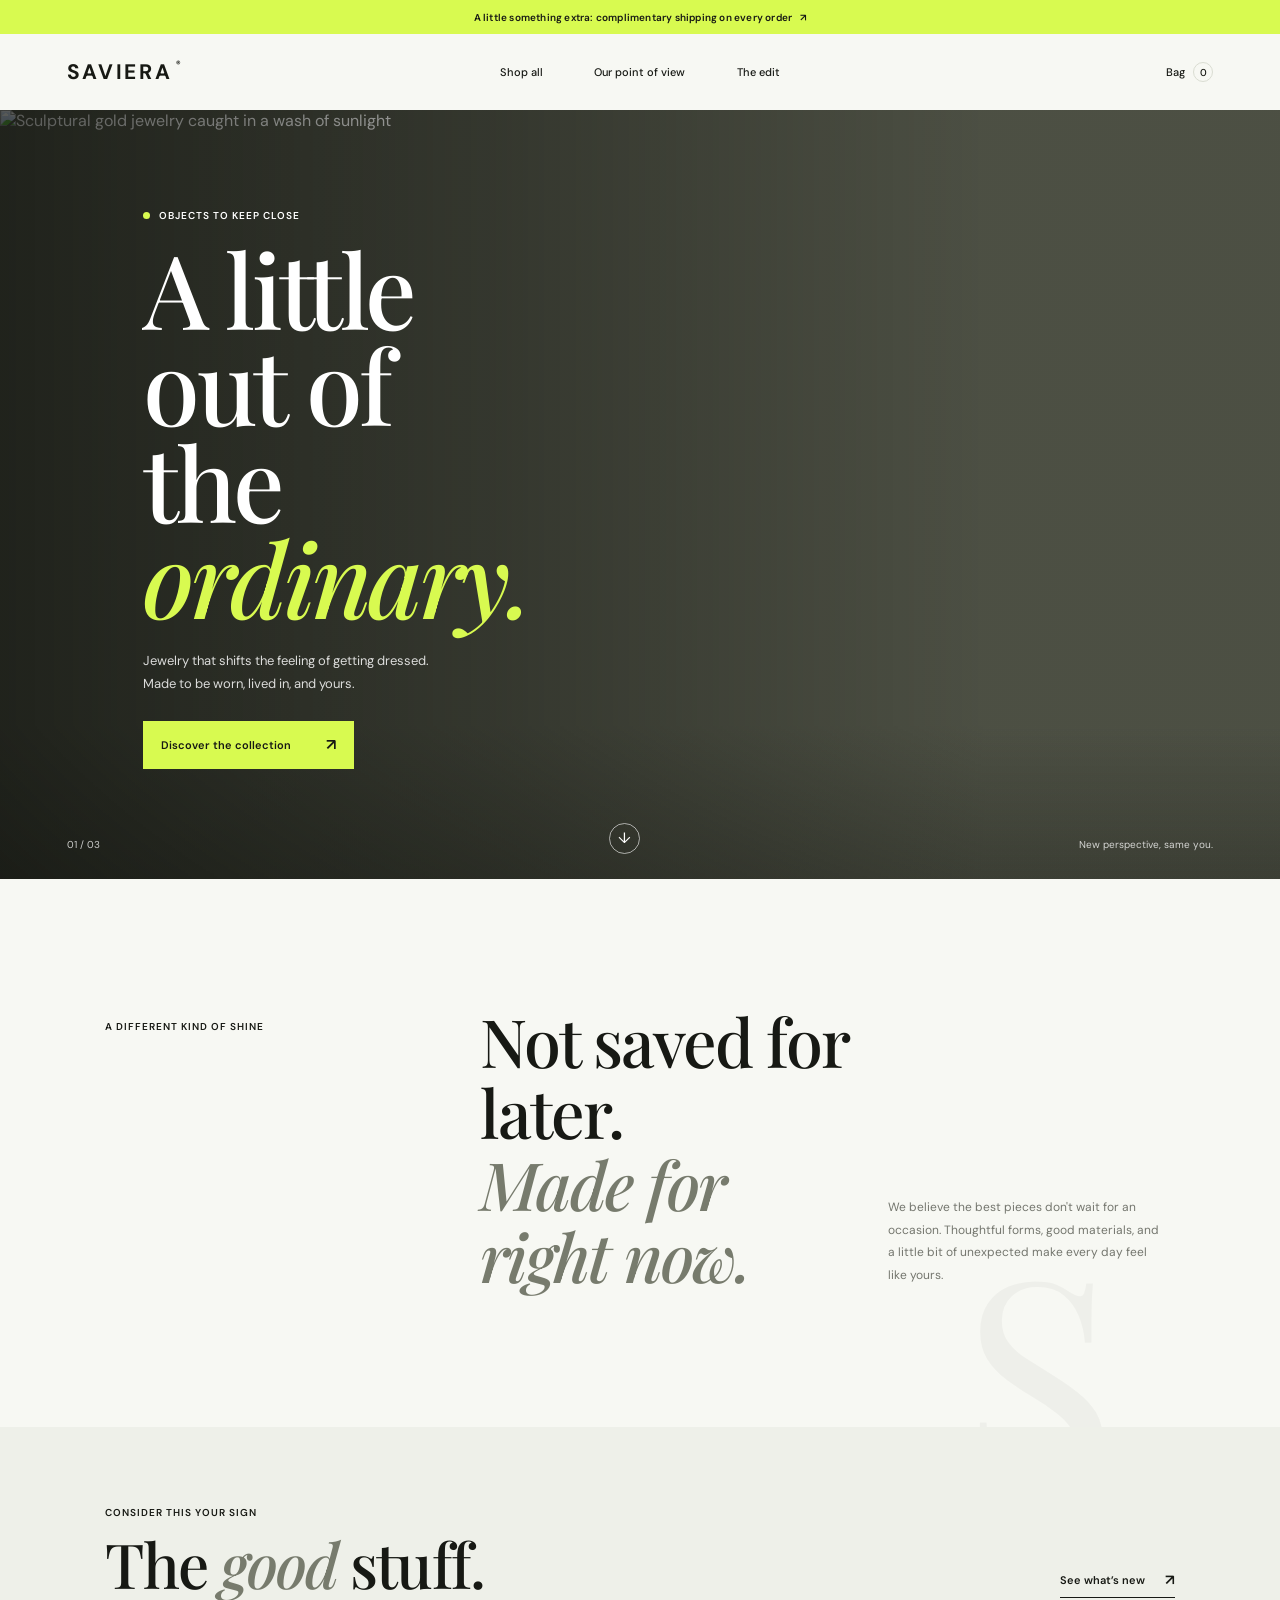
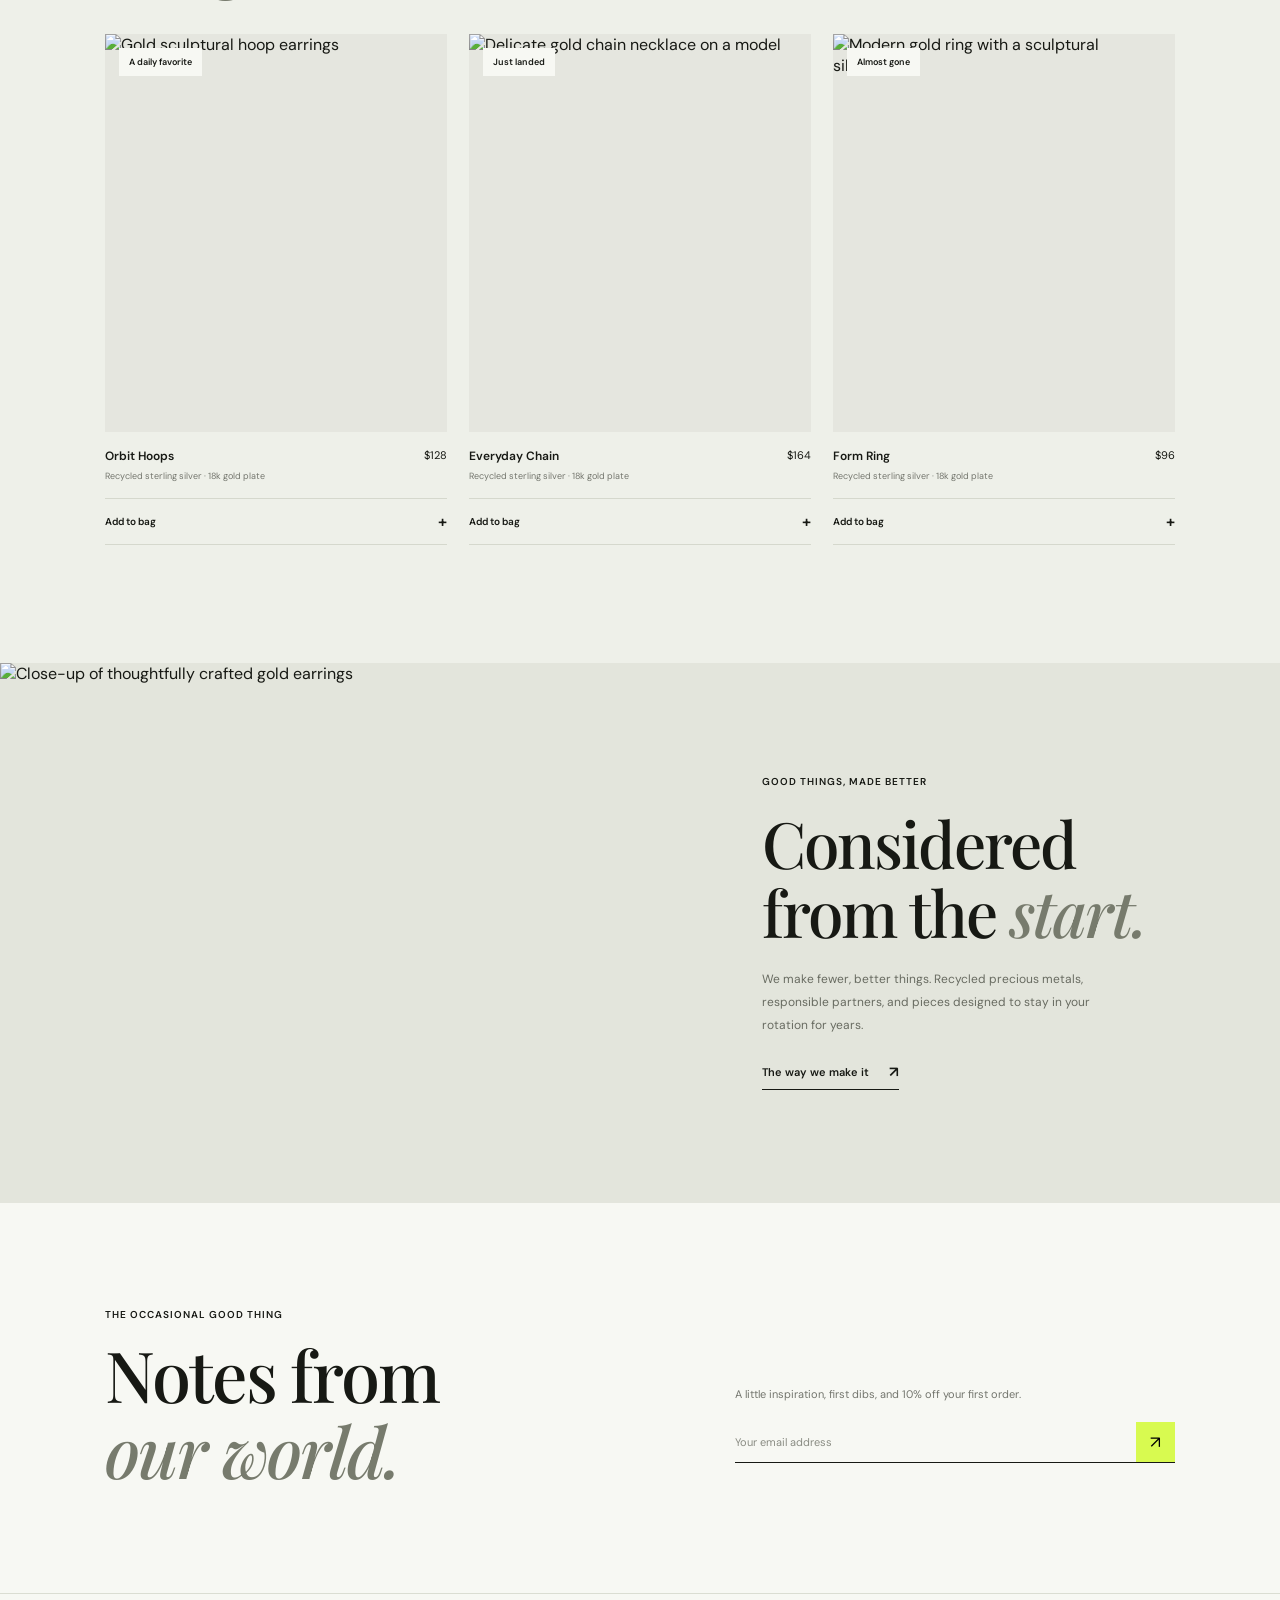
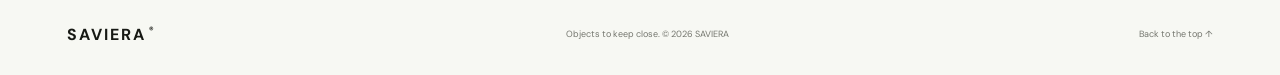
==== index.html @ b3ae8e61 "Add initial HTML, CSS, and JavaScript files for SAVIERA jewelry website" ====
<!DOCTYPE html>
<html lang="en">
<head>
  <meta charset="UTF-8">
  <meta name="viewport" content="width=device-width, initial-scale=1.0">
  <meta name="theme-color" content="#f7f8f3">
  <meta name="description" content="Meet SAVIERA: sculptural, considered jewelry made for the everyday extraordinary.">
  <title>SAVIERA — Jewelry, in a new light</title>
  <link rel="preconnect" href="https://fonts.googleapis.com">
  <link rel="preconnect" href="https://fonts.gstatic.com" crossorigin>
  <link href="https://fonts.googleapis.com/css2?family=DM+Sans:wght@400;500;600;700&family=Playfair+Display:ital,wght@0,500;0,600;1,500;1,600&display=swap" rel="stylesheet">
  <link rel="stylesheet" href="styles.css">
  <script src="script.js" defer></script>
</head>
<body>
  <div class="announcement">A little something extra: complimentary shipping on every order <span aria-hidden="true">↗</span></div>

  <header class="site-header">
    <a class="wordmark" href="#home" aria-label="SAVIERA home">SAVIERA<span>®</span></a>
    <button class="menu-toggle" type="button" aria-expanded="false" aria-controls="site-nav" aria-label="Open menu">
      <span></span><span></span>
    </button>
    <nav class="site-nav" id="site-nav" aria-label="Main navigation">
      <a href="#collection">Shop all</a>
      <a href="#story">Our point of view</a>
      <a href="#newsletter">The edit</a>
    </nav>
    <a class="bag-link" href="#collection" aria-label="Shopping bag, 0 items">Bag <span class="bag-count">0</span></a>
  </header>

  <main>
    <section class="hero" id="home" aria-labelledby="hero-title">
      <img class="hero-image" src="https://images.unsplash.com/photo-1611652022419-a9419f74343d?auto=format&fit=crop&w=2200&q=88" alt="Sculptural gold jewelry caught in a wash of sunlight">
      <div class="hero-shade"></div>
      <div class="hero-copy">
        <p class="eyebrow"><span class="eyebrow-dot"></span> Objects to keep close</p>
        <h1 id="hero-title">A little<br>out of the<br><em>ordinary.</em></h1>
        <p class="hero-description">Jewelry that shifts the feeling of getting dressed. Made to be worn, lived in, and yours.</p>
        <a class="button button-lime" href="#collection">Discover the collection <span aria-hidden="true">↗</span></a>
      </div>
      <div class="hero-caption"><span>01 / 03</span><span>New perspective, same you.</span></div>
      <a class="hero-scroll" href="#collection" aria-label="Scroll to the collection">↓</a>
    </section>

    <section class="intro section-wrap" id="story">
      <p class="eyebrow">A different kind of shine</p>
      <div class="intro-content">
        <h2>Not saved for later.<br><em>Made for right now.</em></h2>
        <p>We believe the best pieces don't wait for an occasion. Thoughtful forms, good materials, and a little bit of unexpected make every day feel like yours.</p>
      </div>
      <span class="intro-mark" aria-hidden="true">S.</span>
    </section>

    <section class="collection section-wrap" id="collection" aria-labelledby="collection-title">
      <div class="section-heading">
        <div>
          <p class="eyebrow">Consider this your sign</p>
          <h2 id="collection-title">The <em>good</em> stuff.</h2>
        </div>
        <a class="text-link" href="#newsletter">See what’s new <span aria-hidden="true">↗</span></a>
      </div>
      <div class="product-grid">
        <article class="product">
          <a class="product-image" href="#newsletter" aria-label="Discover the Orbit Hoops">
            <img src="https://images.unsplash.com/photo-1617038220319-276d3cfab638?auto=format&fit=crop&w=1000&q=85" alt="Gold sculptural hoop earrings">
            <span class="product-label">A daily favorite</span>
          </a>
          <div class="product-info"><div><h3>Orbit Hoops</h3><p>Recycled sterling silver · 18k gold plate</p></div><span>$128</span></div>
          <button class="add-button" type="button" data-product="Orbit Hoops">Add to bag <span aria-hidden="true">+</span></button>
        </article>
        <article class="product">
          <a class="product-image" href="#newsletter" aria-label="Discover the Everyday Chain">
            <img src="https://images.unsplash.com/photo-1611591437281-460bfbe1220a?auto=format&fit=crop&w=1000&q=85" alt="Delicate gold chain necklace on a model">
            <span class="product-label">Just landed</span>
          </a>
          <div class="product-info"><div><h3>Everyday Chain</h3><p>Recycled sterling silver · 18k gold plate</p></div><span>$164</span></div>
          <button class="add-button" type="button" data-product="Everyday Chain">Add to bag <span aria-hidden="true">+</span></button>
        </article>
        <article class="product">
          <a class="product-image" href="#newsletter" aria-label="Discover the Form Ring">
            <img src="https://images.unsplash.com/photo-1605100804763-247f67b3557e?auto=format&fit=crop&w=1000&q=85" alt="Modern gold ring with a sculptural silhouette">
            <span class="product-label">Almost gone</span>
          </a>
          <div class="product-info"><div><h3>Form Ring</h3><p>Recycled sterling silver · 18k gold plate</p></div><span>$96</span></div>
          <button class="add-button" type="button" data-product="Form Ring">Add to bag <span aria-hidden="true">+</span></button>
        </article>
      </div>
    </section>

    <section class="manifesto" aria-label="Made with intention">
      <div class="manifesto-image-wrap"><img src="https://images.unsplash.com/photo-1535632066927-ab7c9ab60908?auto=format&fit=crop&w=1400&q=85" alt="Close-up of thoughtfully crafted gold earrings"></div>
      <div class="manifesto-copy"><p class="eyebrow">Good things, made better</p><h2>Considered<br>from the <em>start.</em></h2><p>We make fewer, better things. Recycled precious metals, responsible partners, and pieces designed to stay in your rotation for years.</p><a class="text-link" href="#newsletter">The way we make it <span aria-hidden="true">↗</span></a></div>
    </section>

    <section class="newsletter section-wrap" id="newsletter">
      <div><p class="eyebrow">The occasional good thing</p><h2>Notes from<br><em>our world.</em></h2></div>
      <form class="newsletter-form">
        <label for="email">A little inspiration, first dibs, and 10% off your first order.</label>
        <div class="input-row"><input id="email" name="email" type="email" placeholder="Your email address" autocomplete="email" required><button type="submit" aria-label="Subscribe to the newsletter">↗</button></div>
        <p class="form-message" aria-live="polite"></p>
      </form>
    </section>
  </main>

  <footer class="site-footer"><a class="wordmark" href="#home">SAVIERA<span>®</span></a><p>Objects to keep close. © 2026 SAVIERA</p><a href="#home">Back to the top ↑</a></footer>
  <div class="toast" role="status" aria-live="polite"></div>
</body>
</html>
---- styles.css ----
:root {
  color-scheme: light;
  --paper: #f7f8f3;
  --ink: #171914;
  --muted: #74766e;
  --line: #daddd2;
  --lime: #d8fa50;
  --serif: 'Playfair Display', Georgia, serif;
  --sans: 'DM Sans', sans-serif;
}

* { box-sizing: border-box; }
html { scroll-behavior: smooth; }
body { margin: 0; background: var(--paper); color: var(--ink); font-family: var(--sans); -webkit-font-smoothing: antialiased; }
a { color: inherit; text-decoration: none; }
button, input { font: inherit; }
button, a { -webkit-tap-highlight-color: transparent; }
img { display: block; width: 100%; }

.announcement { display: flex; min-height: 34px; justify-content: center; align-items: center; gap: 8px; padding: 6px 16px; background: var(--lime); font-size: 10px; font-weight: 600; letter-spacing: .02em; text-align: center; }
.site-header { position: relative; z-index: 5; display: grid; grid-template-columns: 1fr 2fr 1fr; align-items: center; min-height: 76px; padding: 0 5.2%; background: var(--paper); }
.wordmark { width: fit-content; font-size: 21px; font-weight: 700; letter-spacing: .13em; }
.wordmark span { margin-left: 3px; font-size: 9px; vertical-align: top; }
.site-nav { display: flex; justify-content: center; gap: clamp(24px, 4vw, 62px); }
.site-nav a, .bag-link { font-size: 11px; font-weight: 500; }
.site-nav a, .text-link, .site-footer a { transition: opacity .2s ease; }
.site-nav a:hover, .text-link:hover, .site-footer a:hover { opacity: .55; }
.bag-link { justify-self: end; }
.bag-count { display: inline-grid; width: 20px; height: 20px; margin-left: 5px; place-items: center; border: 1px solid var(--line); border-radius: 50%; font-size: 10px; }
.menu-toggle { display: none; }

.hero { position: relative; min-height: min(720px, calc(100svh - 110px)); min-height: max(590px, min(760px, calc(100svh - 110px))); overflow: hidden; background: #4e5145; color: #fff; }
.hero-image, .hero-shade { position: absolute; inset: 0; width: 100%; height: 100%; }
.hero-image { object-fit: cover; object-position: center 47%; animation: image-arrive 1.1s ease-out both; }
.hero-shade { background: linear-gradient(90deg, rgba(12, 14, 10, .69) 0%, rgba(12, 14, 10, .38) 39%, rgba(12, 14, 10, .02) 77%), linear-gradient(0deg, rgba(12, 14, 10, .26), transparent 20%); }
.hero-copy { position: relative; z-index: 1; width: min(510px, 55%); padding: clamp(75px, 11vh, 130px) 0 110px 11.2%; animation: copy-arrive .8s .12s both; }
.eyebrow { margin: 0 0 18px; font-size: 10px; font-weight: 600; letter-spacing: .1em; text-transform: uppercase; }
.hero .eyebrow { display: flex; align-items: center; gap: 9px; }
.eyebrow-dot { width: 7px; height: 7px; border-radius: 50%; background: var(--lime); }
h1, h2, h3, p { margin-top: 0; }
.hero h1 { margin: 0; font-family: var(--serif); font-size: clamp(58px, 8vw, 112px); font-weight: 500; line-height: .94; letter-spacing: -.035em; }
h1 em, h2 em { font-weight: 500; }
.hero h1 em { color: var(--lime); }
.hero-description { max-width: 310px; margin: 25px 0 25px; color: rgba(255,255,255,.83); font-size: 13px; line-height: 1.75; }
.button { display: inline-flex; align-items: center; gap: 35px; min-height: 48px; padding: 0 18px; color: var(--ink); font-size: 11px; font-weight: 600; transition: transform .2s ease, background .2s ease; }
.button:hover { transform: translateY(-2px); background: #e8ff87; }
.button-lime { background: var(--lime); }
.button span { font-size: 16px; }
.hero-caption { position: absolute; z-index: 1; right: 5.2%; bottom: 28px; left: 5.2%; display: flex; justify-content: space-between; color: rgba(255,255,255,.78); font-size: 10px; }
.hero-scroll { position: absolute; z-index: 1; right: 50%; bottom: 25px; display: grid; width: 31px; height: 31px; place-items: center; border: 1px solid rgba(255,255,255,.6); border-radius: 50%; font-size: 15px; transition: transform .2s ease; }
.hero-scroll:hover { transform: translateY(4px); }

.section-wrap { padding-right: 8.2%; padding-left: 8.2%; }
.intro { position: relative; display: grid; grid-template-columns: 1fr 2fr; gap: 28px; align-items: start; padding-top: 126px; padding-bottom: 135px; overflow: hidden; }
.intro > .eyebrow { padding-top: 15px; }
.intro-content { display: grid; grid-template-columns: 1.3fr 1fr; gap: 34px; align-items: end; }
.intro h2, .section-heading h2, .manifesto h2, .newsletter h2 { margin: 0; font-family: var(--serif); font-size: clamp(40px, 5.2vw, 68px); font-weight: 500; line-height: 1.08; letter-spacing: -.03em; }
.intro h2 em, .section-heading h2 em, .manifesto h2 em, .newsletter h2 em { color: #777b6d; }
.intro-content > p { max-width: 275px; margin: 0 0 5px; color: var(--muted); font-size: 12px; line-height: 1.9; }
.intro-mark { position: absolute; right: 7%; bottom: -88px; color: rgba(23,25,20,.035); font-family: var(--serif); font-size: 290px; line-height: 1; }

.collection { padding-top: 79px; padding-bottom: 118px; background: #eef0e9; }
.section-heading { display: flex; justify-content: space-between; align-items: end; margin-bottom: 36px; }
.section-heading .eyebrow { margin-bottom: 12px; }
.section-heading h2 { font-size: clamp(40px, 5vw, 62px); }
.text-link { display: inline-flex; align-items: center; gap: 20px; padding-bottom: 7px; border-bottom: 1px solid var(--ink); font-size: 11px; font-weight: 600; }
.text-link span { font-size: 15px; }
.product-grid { display: grid; grid-template-columns: repeat(3, minmax(0, 1fr)); gap: 22px; }
.product-image { position: relative; display: block; overflow: hidden; aspect-ratio: 4 / 4.65; background: #e5e6df; }
.product-image img { height: 100%; object-fit: cover; transition: transform .65s cubic-bezier(.2,.7,.2,1); }
.product-image:hover img { transform: scale(1.045); }
.product-label { position: absolute; top: 14px; left: 14px; padding: 8px 10px; background: var(--paper); font-size: 9px; font-weight: 600; }
.product-info { display: flex; justify-content: space-between; gap: 10px; padding-top: 16px; font-size: 11px; }
.product-info h3 { margin: 0 0 6px; font-size: 12px; font-weight: 600; }
.product-info p { margin: 0; color: var(--muted); font-size: 9px; }
.product-info > span { flex: 0 0 auto; }
.add-button { display: flex; width: 100%; justify-content: space-between; align-items: center; margin-top: 16px; padding: 12px 0; border: 0; border-top: 1px solid #d5d8cd; border-bottom: 1px solid #d5d8cd; background: transparent; color: var(--ink); text-align: left; font-size: 10px; font-weight: 600; cursor: pointer; transition: padding .2s ease, background .2s ease; }
.add-button span { font-size: 16px; }
.add-button:hover { padding-right: 10px; padding-left: 10px; background: var(--lime); }

.manifesto { display: grid; grid-template-columns: 1.02fr 1fr; min-height: 540px; background: #e3e5dc; }
.manifesto-image-wrap { min-height: 450px; overflow: hidden; }
.manifesto-image-wrap img { height: 100%; object-fit: cover; }
.manifesto-copy { display: flex; flex-direction: column; justify-content: center; align-items: flex-start; padding: 70px clamp(42px, 9vw, 130px); }
.manifesto-copy .eyebrow { margin-bottom: 20px; }
.manifesto h2 { margin-bottom: 22px; font-size: clamp(44px, 5vw, 66px); }
.manifesto-copy > p:not(.eyebrow) { max-width: 330px; margin-bottom: 25px; color: #686b61; font-size: 12px; line-height: 1.9; }

.newsletter { display: grid; grid-template-columns: 1fr 1fr; gap: 30px; align-items: end; padding-top: 105px; padding-bottom: 105px; }
.newsletter .eyebrow { margin-bottom: 15px; }
.newsletter h2 { font-size: clamp(44px, 5.5vw, 72px); }
.newsletter-form { max-width: 440px; justify-self: end; width: 100%; }
.newsletter-form label { display: block; margin-bottom: 18px; color: var(--muted); font-size: 11px; line-height: 1.7; }
.input-row { display: flex; border-bottom: 1px solid var(--ink); }
.input-row input { width: 100%; min-width: 0; padding: 13px 0; border: 0; outline: none; background: transparent; color: var(--ink); font-size: 11px; }
.input-row input::placeholder { color: #8a8c83; }
.input-row button { width: 42px; border: 0; background: var(--lime); font-size: 17px; cursor: pointer; transition: background .2s ease; }
.input-row button:hover { background: #e8ff87; }
.form-message { min-height: 16px; margin: 9px 0 0; color: #4e6420; font-size: 10px; }
.site-footer { display: flex; justify-content: space-between; align-items: center; min-height: 82px; padding: 16px 5.2%; border-top: 1px solid var(--line); }
.site-footer .wordmark { font-size: 16px; }
.site-footer p, .site-footer > a:last-child { margin: 0; color: var(--muted); font-size: 9px; }
.toast { position: fixed; z-index: 10; right: 24px; bottom: 24px; padding: 13px 18px; background: var(--ink); color: white; font-size: 11px; opacity: 0; transform: translateY(8px); pointer-events: none; transition: opacity .2s ease, transform .2s ease; }
.toast.is-visible { opacity: 1; transform: translateY(0); }

@keyframes copy-arrive { from { opacity: 0; transform: translateY(16px); } to { opacity: 1; transform: translateY(0); } }
@keyframes image-arrive { from { transform: scale(1.025); } to { transform: scale(1); } }

@media (min-width: 1500px) { .hero-copy { padding-left: max(11.2%, calc((100vw - 1300px) / 2)); } }
@media (max-width: 800px) {
  .site-header { grid-template-columns: 1fr 1fr 1fr; min-height: 66px; padding: 0 5%; }
  .wordmark { font-size: 18px; }
  .menu-toggle { display: flex; grid-column: 1; grid-row: 1; width: 34px; height: 34px; flex-direction: column; justify-content: center; gap: 5px; padding: 6px; border: 0; background: transparent; cursor: pointer; }
  .menu-toggle span { width: 19px; height: 1px; background: var(--ink); }
  .site-header > .wordmark { grid-column: 2; grid-row: 1; justify-self: center; }
  .site-nav { position: absolute; top: 100%; right: 0; left: 0; display: none; flex-direction: column; gap: 0; padding: 8px 5% 15px; border-top: 1px solid var(--line); background: var(--paper); }
  .site-nav.is-open { display: flex; }
  .site-nav a { padding: 14px 0; border-bottom: 1px solid var(--line); }
  .bag-link { grid-column: 3; grid-row: 1; }
  .hero { min-height: max(610px, calc(100svh - 100px)); }
  .hero-image { object-position: 56% center; }
  .hero-shade { background: linear-gradient(90deg, rgba(12,14,10,.7), rgba(12,14,10,.28) 72%, rgba(12,14,10,.08)), linear-gradient(0deg, rgba(12,14,10,.25), transparent 20%); }
  .hero-copy { width: 74%; padding: 105px 0 100px 8%; }
  .intro { grid-template-columns: 1fr; gap: 23px; padding: 85px 8% 95px; }
  .intro > .eyebrow { padding: 0; }
  .intro-content { grid-template-columns: 1.1fr .9fr; gap: 22px; }
  .collection { padding: 70px 6% 86px; }
  .product-grid { gap: 14px; }
  .product-info { flex-wrap: wrap; }
  .product-info p { max-width: 180px; line-height: 1.5; }
  .manifesto { min-height: 430px; }
  .manifesto-copy { padding: 50px 8%; }
  .manifesto-image-wrap { min-height: 430px; }
  .newsletter { padding: 80px 8%; }
}
@media (max-width: 560px) {
  .announcement { min-height: 32px; font-size: 9px; }
  .hero { min-height: 690px; min-height: max(690px, calc(100svh - 98px)); }
  .hero-image { object-position: 61% center; }
  .hero-shade { background: linear-gradient(90deg, rgba(12,14,10,.68), rgba(12,14,10,.22)), linear-gradient(0deg, rgba(12,14,10,.3), transparent 28%); }
  .hero-copy { width: 94%; padding: 105px 6% 110px 7%; }
  .hero h1 { font-size: clamp(66px, 15vw, 88px); }
  .hero-caption { right: 6%; left: 6%; font-size: 9px; }
  .hero-scroll { display: none; }
  .intro { padding-top: 76px; padding-bottom: 85px; }
  .intro-content { grid-template-columns: 1fr; gap: 20px; }
  .intro-content > p { max-width: 330px; }
  .intro h2, .section-heading h2 { font-size: 47px; }
  .collection { padding: 62px 6% 76px; }
  .section-heading { align-items: end; gap: 15px; margin-bottom: 24px; }
  .section-heading .text-link { gap: 7px; white-space: nowrap; font-size: 9px; }
  .product-grid { grid-template-columns: 1fr 1fr; gap: 28px 12px; }
  .product:last-child { display: none; }
  .product-image { aspect-ratio: 4 / 4.8; }
  .product-label { top: 8px; left: 8px; padding: 7px; font-size: 8px; }
  .product-info { gap: 4px; padding-top: 12px; font-size: 10px; }
  .product-info h3 { font-size: 11px; }
  .product-info p { font-size: 8px; }
  .add-button { margin-top: 12px; }
  .manifesto { grid-template-columns: 1fr; }
  .manifesto-image-wrap { min-height: 0; aspect-ratio: 1 / .83; }
  .manifesto-copy { padding: 54px 8% 64px; }
  .manifesto h2 { font-size: 54px; }
  .newsletter { grid-template-columns: 1fr; gap: 35px; padding-top: 70px; padding-bottom: 74px; }
  .newsletter-form { justify-self: stretch; }
  .site-footer { min-height: 76px; flex-wrap: wrap; gap: 12px; padding: 16px 6%; }
  .site-footer .wordmark { font-size: 14px; }
  .site-footer p { order: 1; width: 100%; }
  .site-footer > a:last-child { margin-left: auto; }
}

@media (prefers-reduced-motion: reduce) {
  *, *::before, *::after { scroll-behavior: auto !important; animation-duration: .01ms !important; animation-iteration-count: 1 !important; transition-duration: .01ms !important; }
}
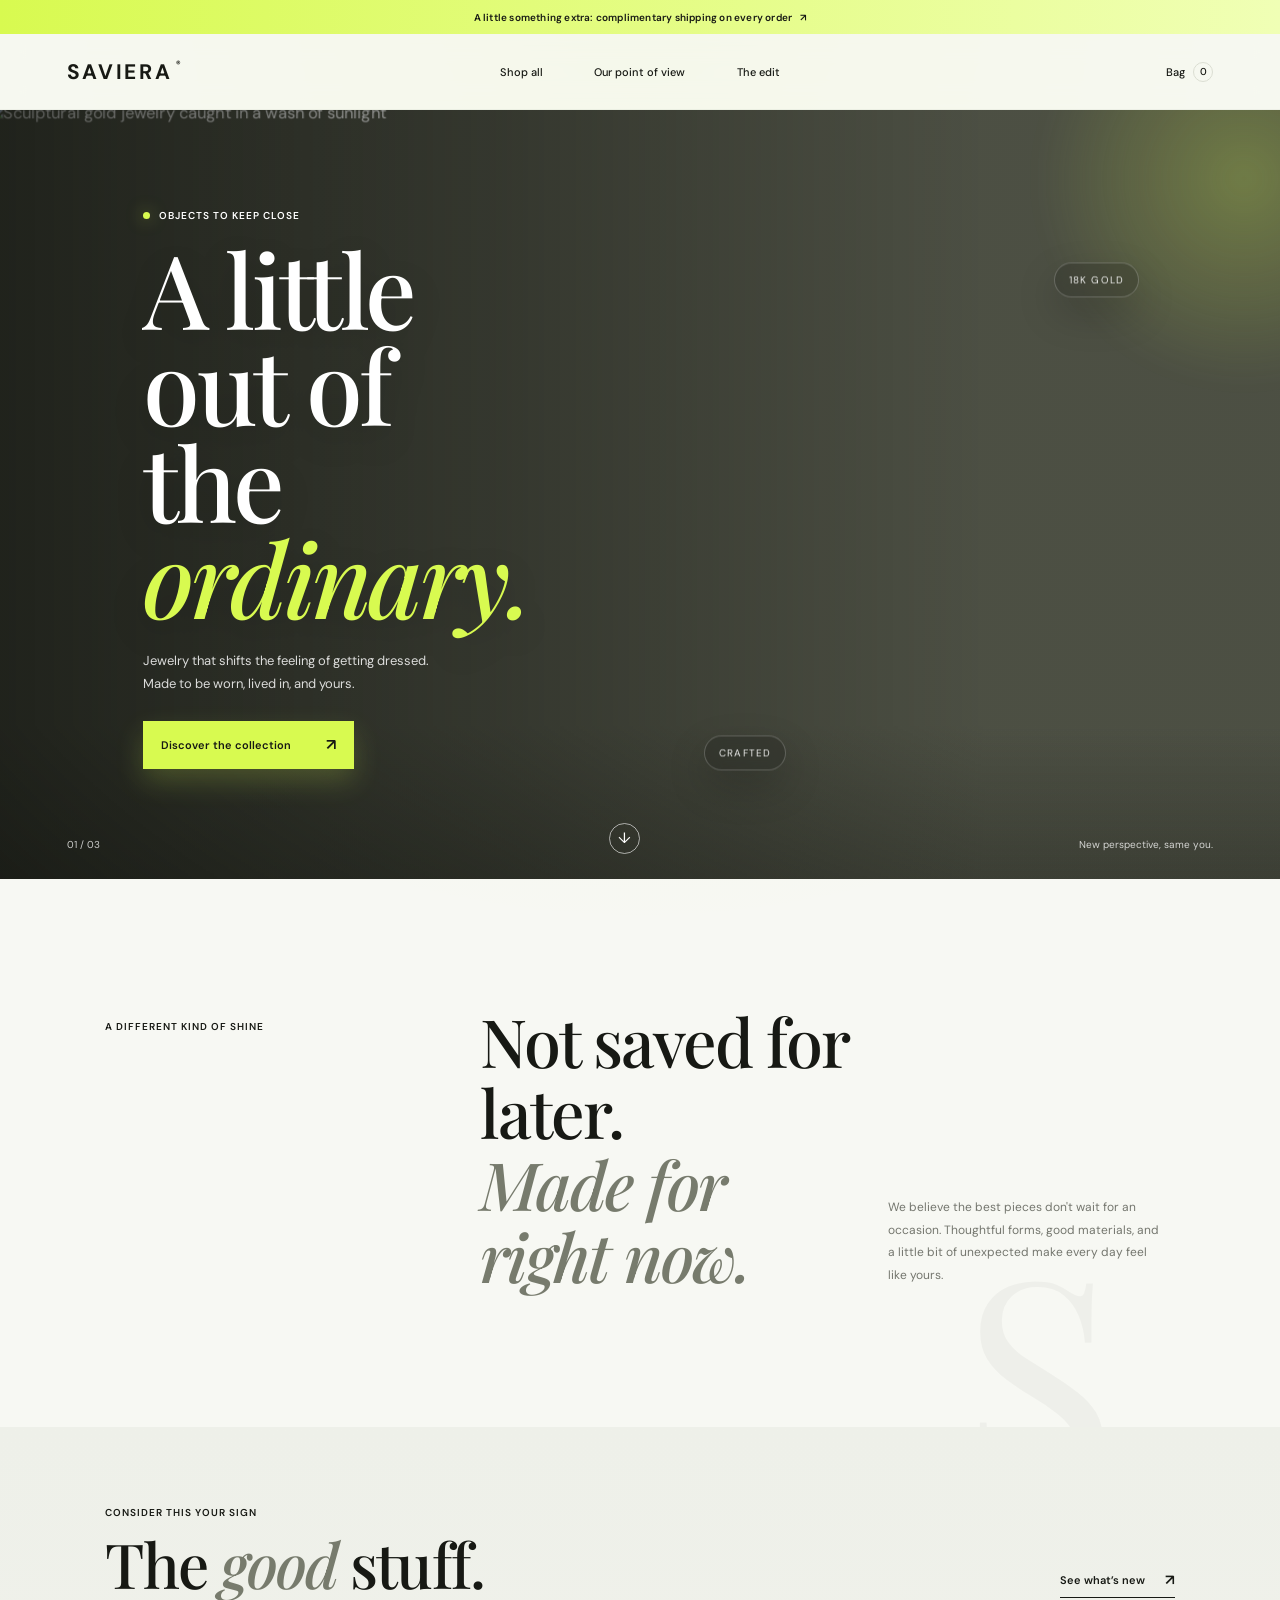
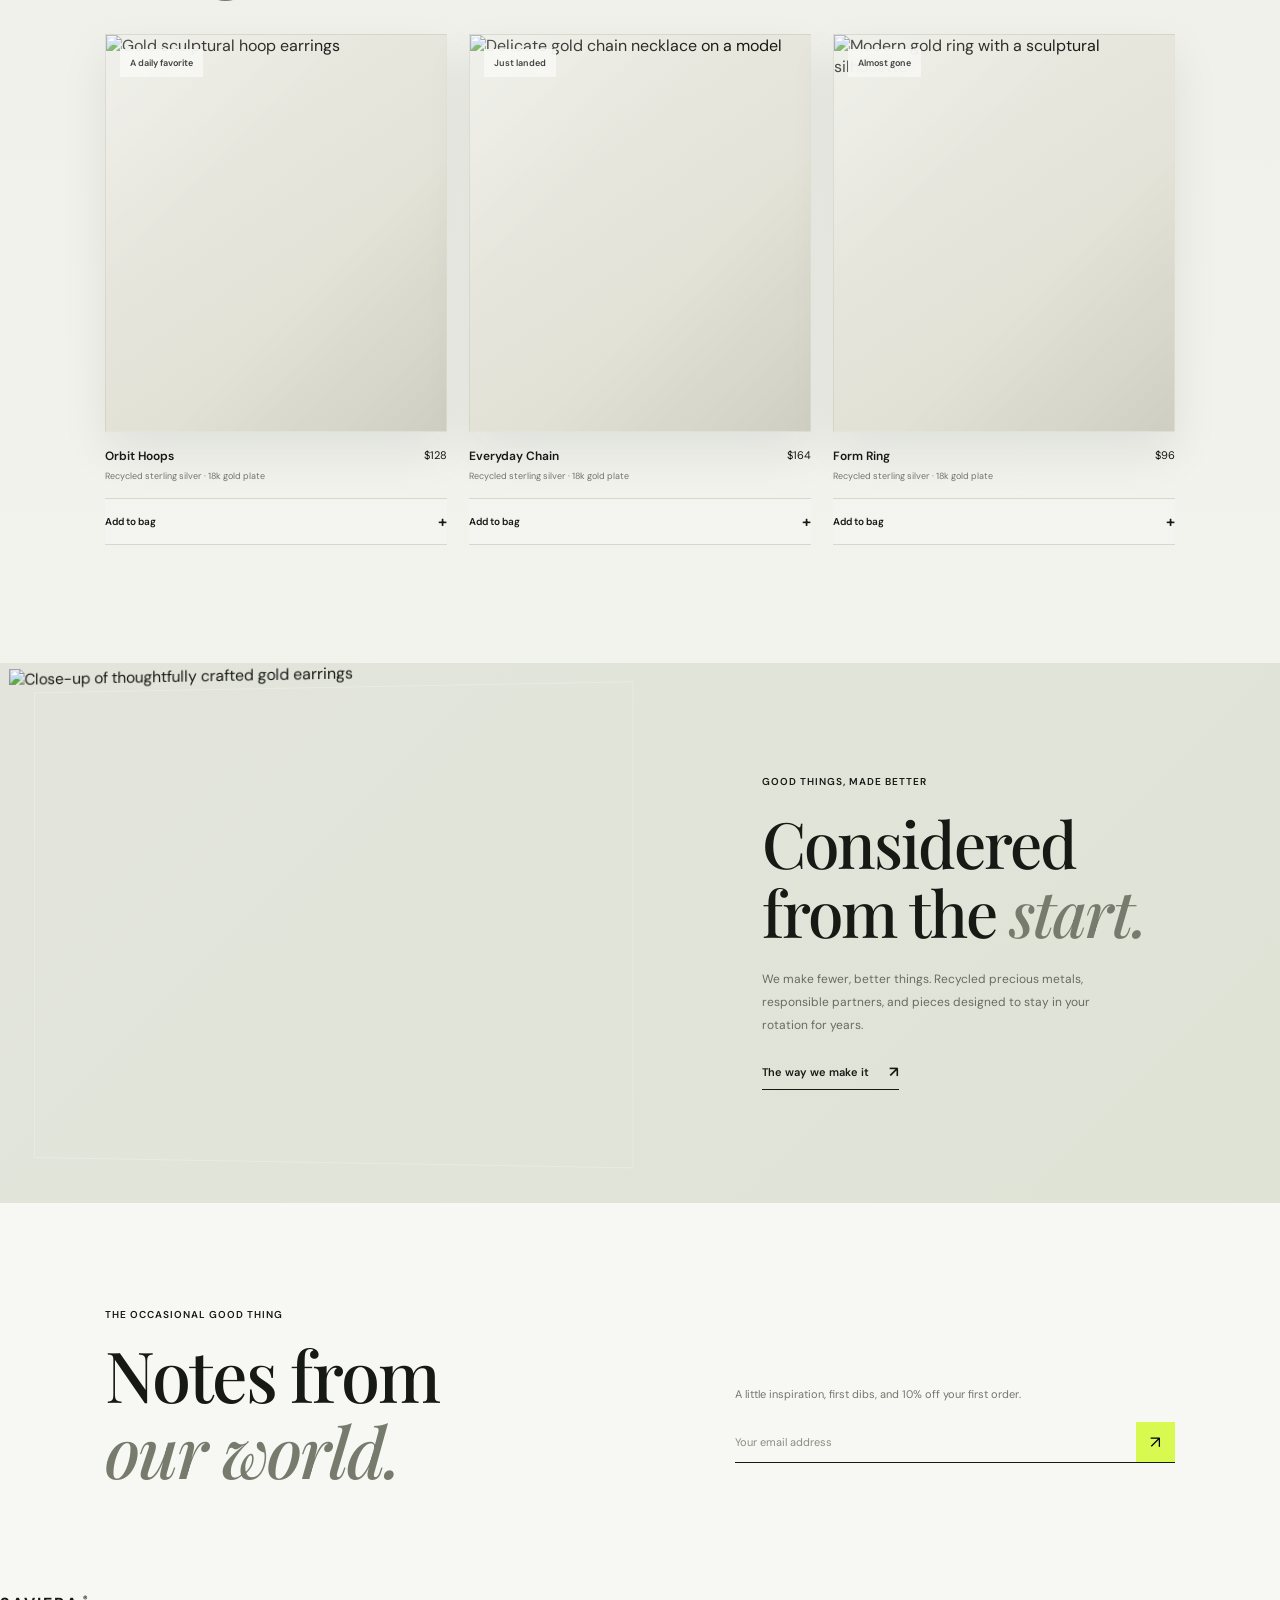
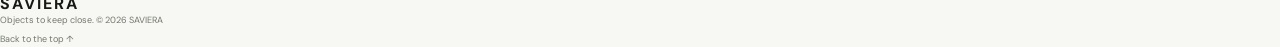
==== commit 9487ae51: "Enhance hero section with floating cards and improved scroll effects; update styles for better visua" ====
--- a/index.html
+++ b/index.html
@@ -32,6 +32,10 @@
     <section class="hero" id="home" aria-labelledby="hero-title">
       <img class="hero-image" src="https://images.unsplash.com/photo-1611652022419-a9419f74343d?auto=format&fit=crop&w=2200&q=88" alt="Sculptural gold jewelry caught in a wash of sunlight">
       <div class="hero-shade"></div>
+      <div class="hero-visual" aria-hidden="true">
+        <span class="floating-card card-one">18k gold</span>
+        <span class="floating-card card-two">crafted</span>
+      </div>
       <div class="hero-copy">
         <p class="eyebrow"><span class="eyebrow-dot"></span> Objects to keep close</p>
         <h1 id="hero-title">A little<br>out of the<br><em>ordinary.</em></h1>
--- a/styles.css
+++ b/styles.css
@@ -5,20 +5,44 @@
   --muted: #74766e;
   --line: #daddd2;
   --lime: #d8fa50;
+  --soft-lime: #eef9b3;
+  --shadow: rgba(23, 25, 20, 0.12);
+  --glow: rgba(216, 250, 80, 0.52);
   --serif: 'Playfair Display', Georgia, serif;
   --sans: 'DM Sans', sans-serif;
 }
 
 * { box-sizing: border-box; }
 html { scroll-behavior: smooth; }
-body { margin: 0; background: var(--paper); color: var(--ink); font-family: var(--sans); -webkit-font-smoothing: antialiased; }
+body {
+  margin: 0;
+  overflow-x: hidden;
+  background:
+    radial-gradient(circle at top, rgba(216, 250, 80, 0.16), transparent 28%),
+    var(--paper);
+  color: var(--ink);
+  font-family: var(--sans);
+  -webkit-font-smoothing: antialiased;
+}
 a { color: inherit; text-decoration: none; }
 button, input { font: inherit; }
 button, a { -webkit-tap-highlight-color: transparent; }
 img { display: block; width: 100%; }
 
-.announcement { display: flex; min-height: 34px; justify-content: center; align-items: center; gap: 8px; padding: 6px 16px; background: var(--lime); font-size: 10px; font-weight: 600; letter-spacing: .02em; text-align: center; }
-.site-header { position: relative; z-index: 5; display: grid; grid-template-columns: 1fr 2fr 1fr; align-items: center; min-height: 76px; padding: 0 5.2%; background: var(--paper); }
+.announcement { display: flex; min-height: 34px; justify-content: center; align-items: center; gap: 8px; padding: 6px 16px; background: linear-gradient(90deg, var(--lime) 0%, #f0ffb5 100%); font-size: 10px; font-weight: 600; letter-spacing: .02em; text-align: center; }
+.site-header {
+  position: sticky;
+  top: 0;
+  z-index: 20;
+  display: grid;
+  grid-template-columns: 1fr 2fr 1fr;
+  align-items: center;
+  min-height: 76px;
+  padding: 0 5.2%;
+  background: rgba(247, 248, 243, 0.7);
+  backdrop-filter: blur(12px);
+  border-bottom: 1px solid rgba(23, 25, 20, 0.04);
+}
 .wordmark { width: fit-content; font-size: 21px; font-weight: 700; letter-spacing: .13em; }
 .wordmark span { margin-left: 3px; font-size: 9px; vertical-align: top; }
 .site-nav { display: flex; justify-content: center; gap: clamp(24px, 4vw, 62px); }
@@ -29,26 +53,117 @@
 .bag-count { display: inline-grid; width: 20px; height: 20px; margin-left: 5px; place-items: center; border: 1px solid var(--line); border-radius: 50%; font-size: 10px; }
 .menu-toggle { display: none; }
 
-.hero { position: relative; min-height: min(720px, calc(100svh - 110px)); min-height: max(590px, min(760px, calc(100svh - 110px))); overflow: hidden; background: #4e5145; color: #fff; }
-.hero-image, .hero-shade { position: absolute; inset: 0; width: 100%; height: 100%; }
-.hero-image { object-fit: cover; object-position: center 47%; animation: image-arrive 1.1s ease-out both; }
-.hero-shade { background: linear-gradient(90deg, rgba(12, 14, 10, .69) 0%, rgba(12, 14, 10, .38) 39%, rgba(12, 14, 10, .02) 77%), linear-gradient(0deg, rgba(12, 14, 10, .26), transparent 20%); }
-.hero-copy { position: relative; z-index: 1; width: min(510px, 55%); padding: clamp(75px, 11vh, 130px) 0 110px 11.2%; animation: copy-arrive .8s .12s both; }
+.hero {
+  position: relative;
+  min-height: min(720px, calc(100svh - 110px));
+  min-height: max(590px, min(760px, calc(100svh - 110px)));
+  overflow: hidden;
+  background: #4e5145;
+  color: #fff;
+  isolation: isolate;
+  perspective: 1800px;
+}
+.hero::before {
+  content: "";
+  position: absolute;
+  inset: -18% -12% auto auto;
+  width: 35vw;
+  height: 35vw;
+  background: radial-gradient(circle, rgba(216, 250, 80, 0.28), transparent 62%);
+  filter: blur(10px);
+  transform: translate3d(0, 0, 100px);
+  animation: pulseGlow 8s ease-in-out infinite alternate;
+}
+.hero-image, .hero-shade, .hero-visual { position: absolute; inset: 0; width: 100%; height: 100%; }
+.hero-image {
+  object-fit: cover;
+  object-position: center 47%;
+  transform: scale(1.06);
+  animation: image-arrive 1.1s ease-out both;
+}
+.hero-shade {
+  background: linear-gradient(90deg, rgba(12, 14, 10, .69) 0%, rgba(12, 14, 10, .38) 39%, rgba(12, 14, 10, .02) 77%), linear-gradient(0deg, rgba(12, 14, 10, .26), transparent 20%);
+}
+.hero-copy {
+  position: relative;
+  z-index: 1;
+  width: min(510px, 55%);
+  padding: clamp(75px, 11vh, 130px) 0 110px 11.2%;
+  animation: copy-arrive .8s .12s both;
+}
+.hero-copy > * { position: relative; z-index: 2; }
 .eyebrow { margin: 0 0 18px; font-size: 10px; font-weight: 600; letter-spacing: .1em; text-transform: uppercase; }
 .hero .eyebrow { display: flex; align-items: center; gap: 9px; }
-.eyebrow-dot { width: 7px; height: 7px; border-radius: 50%; background: var(--lime); }
+.eyebrow-dot { width: 7px; height: 7px; border-radius: 50%; background: var(--lime); box-shadow: 0 0 16px var(--glow); }
 h1, h2, h3, p { margin-top: 0; }
-.hero h1 { margin: 0; font-family: var(--serif); font-size: clamp(58px, 8vw, 112px); font-weight: 500; line-height: .94; letter-spacing: -.035em; }
+.hero h1 {
+  margin: 0;
+  font-family: var(--serif);
+  font-size: clamp(58px, 8vw, 112px);
+  font-weight: 500;
+  line-height: .94;
+  letter-spacing: -.035em;
+  text-shadow: 0 12px 36px rgba(0,0,0,0.18);
+}
 h1 em, h2 em { font-weight: 500; }
 .hero h1 em { color: var(--lime); }
 .hero-description { max-width: 310px; margin: 25px 0 25px; color: rgba(255,255,255,.83); font-size: 13px; line-height: 1.75; }
-.button { display: inline-flex; align-items: center; gap: 35px; min-height: 48px; padding: 0 18px; color: var(--ink); font-size: 11px; font-weight: 600; transition: transform .2s ease, background .2s ease; }
-.button:hover { transform: translateY(-2px); background: #e8ff87; }
+.button {
+  display: inline-flex;
+  align-items: center;
+  gap: 35px;
+  min-height: 48px;
+  padding: 0 18px;
+  color: var(--ink);
+  font-size: 11px;
+  font-weight: 600;
+  transition: transform .2s ease, background .2s ease, box-shadow .2s ease;
+  box-shadow: 0 12px 28px rgba(216, 250, 80, 0.2);
+}
+.button:hover {
+  transform: translateY(-2px) scale(1.01);
+  background: #e8ff87;
+  box-shadow: 0 18px 30px rgba(216, 250, 80, 0.28);
+}
 .button-lime { background: var(--lime); }
 .button span { font-size: 16px; }
 .hero-caption { position: absolute; z-index: 1; right: 5.2%; bottom: 28px; left: 5.2%; display: flex; justify-content: space-between; color: rgba(255,255,255,.78); font-size: 10px; }
-.hero-scroll { position: absolute; z-index: 1; right: 50%; bottom: 25px; display: grid; width: 31px; height: 31px; place-items: center; border: 1px solid rgba(255,255,255,.6); border-radius: 50%; font-size: 15px; transition: transform .2s ease; }
-.hero-scroll:hover { transform: translateY(4px); }
+.hero-scroll {
+  position: absolute;
+  z-index: 1;
+  right: 50%;
+  bottom: 25px;
+  display: grid;
+  width: 31px;
+  height: 31px;
+  place-items: center;
+  border: 1px solid rgba(255,255,255,.6);
+  border-radius: 50%;
+  font-size: 15px;
+  transition: transform .2s ease, box-shadow .2s ease;
+}
+.hero-scroll:hover { transform: translateY(4px); box-shadow: 0 0 0 6px rgba(255,255,255,.07); }
+
+.hero-visual { pointer-events: none; z-index: 0; }
+.floating-card {
+  position: absolute;
+  display: inline-flex;
+  align-items: center;
+  justify-content: center;
+  padding: 10px 14px;
+  border: 1px solid rgba(255,255,255,.22);
+  border-radius: 999px;
+  background: rgba(17,17,17,.2);
+  backdrop-filter: blur(8px);
+  color: rgba(255,255,255,.9);
+  font-size: 10px;
+  letter-spacing: .12em;
+  text-transform: uppercase;
+  box-shadow: 0 16px 40px rgba(0,0,0,.18);
+  animation: floatCard 7s ease-in-out infinite alternate;
+}
+.card-one { right: 11%; top: 18%; }
+.card-two { left: 55%; bottom: 16%; animation-delay: 1.4s; }
 
 .section-wrap { padding-right: 8.2%; padding-left: 8.2%; }
 .intro { position: relative; display: grid; grid-template-columns: 1fr 2fr; gap: 28px; align-items: start; padding-top: 126px; padding-bottom: 135px; overflow: hidden; }
@@ -59,28 +174,104 @@
 .intro-content > p { max-width: 275px; margin: 0 0 5px; color: var(--muted); font-size: 12px; line-height: 1.9; }
 .intro-mark { position: absolute; right: 7%; bottom: -88px; color: rgba(23,25,20,.035); font-family: var(--serif); font-size: 290px; line-height: 1; }
 
-.collection { padding-top: 79px; padding-bottom: 118px; background: #eef0e9; }
+.collection { padding-top: 79px; padding-bottom: 118px; background: linear-gradient(180deg, #eef0e9 0%, #f2f3ed 100%); }
 .section-heading { display: flex; justify-content: space-between; align-items: end; margin-bottom: 36px; }
 .section-heading .eyebrow { margin-bottom: 12px; }
 .section-heading h2 { font-size: clamp(40px, 5vw, 62px); }
 .text-link { display: inline-flex; align-items: center; gap: 20px; padding-bottom: 7px; border-bottom: 1px solid var(--ink); font-size: 11px; font-weight: 600; }
 .text-link span { font-size: 15px; }
 .product-grid { display: grid; grid-template-columns: repeat(3, minmax(0, 1fr)); gap: 22px; }
-.product-image { position: relative; display: block; overflow: hidden; aspect-ratio: 4 / 4.65; background: #e5e6df; }
-.product-image img { height: 100%; object-fit: cover; transition: transform .65s cubic-bezier(.2,.7,.2,1); }
-.product-image:hover img { transform: scale(1.045); }
-.product-label { position: absolute; top: 14px; left: 14px; padding: 8px 10px; background: var(--paper); font-size: 9px; font-weight: 600; }
+.product {
+  position: relative;
+  transform-style: preserve-3d;
+  transition: transform .5s ease, box-shadow .4s ease;
+}
+.product:hover {
+  transform: translateY(-6px);
+  box-shadow: 0 30px 54px rgba(23, 25, 20, 0.08);
+}
+.product-image {
+  position: relative;
+  display: block;
+  overflow: hidden;
+  aspect-ratio: 4 / 4.65;
+  background: linear-gradient(145deg, #ecece5, #dddccf);
+  border: 1px solid rgba(23,25,20,0.04);
+  box-shadow: 0 20px 44px rgba(23, 25, 20, 0.08);
+  transform: perspective(1200px) rotateX(0deg) rotateY(0deg) translateZ(0);
+  transition: transform .5s ease, box-shadow .5s ease;
+}
+.product-image::after {
+  content: "";
+  position: absolute;
+  inset: 0;
+  background: linear-gradient(135deg, rgba(255,255,255,.26), transparent 38%, transparent 62%, rgba(0,0,0,.06));
+  pointer-events: none;
+}
+.product-image img {
+  height: 100%;
+  object-fit: cover;
+  transition: transform .7s cubic-bezier(.2,.7,.2,1), filter .5s ease;
+}
+.product:hover .product-image img { transform: scale(1.05); filter: saturate(1.08); }
+.product:hover .product-image { box-shadow: 0 28px 56px rgba(23,25,20,0.12); }
+.product-label {
+  position: absolute;
+  top: 14px;
+  left: 14px;
+  padding: 8px 10px;
+  background: rgba(247, 248, 243, 0.9);
+  backdrop-filter: blur(10px);
+  font-size: 9px;
+  font-weight: 600;
+}
 .product-info { display: flex; justify-content: space-between; gap: 10px; padding-top: 16px; font-size: 11px; }
 .product-info h3 { margin: 0 0 6px; font-size: 12px; font-weight: 600; }
 .product-info p { margin: 0; color: var(--muted); font-size: 9px; }
 .product-info > span { flex: 0 0 auto; }
-.add-button { display: flex; width: 100%; justify-content: space-between; align-items: center; margin-top: 16px; padding: 12px 0; border: 0; border-top: 1px solid #d5d8cd; border-bottom: 1px solid #d5d8cd; background: transparent; color: var(--ink); text-align: left; font-size: 10px; font-weight: 600; cursor: pointer; transition: padding .2s ease, background .2s ease; }
+.add-button {
+  display: flex;
+  width: 100%;
+  justify-content: space-between;
+  align-items: center;
+  margin-top: 16px;
+  padding: 12px 0;
+  border: 0;
+  border-top: 1px solid #d5d8cd;
+  border-bottom: 1px solid #d5d8cd;
+  background: rgba(255,255,255,0.16);
+  color: var(--ink);
+  text-align: left;
+  font-size: 10px;
+  font-weight: 600;
+  cursor: pointer;
+  transition: padding .2s ease, background .2s ease, transform .2s ease, box-shadow .2s ease;
+}
 .add-button span { font-size: 16px; }
-.add-button:hover { padding-right: 10px; padding-left: 10px; background: var(--lime); }
-
-.manifesto { display: grid; grid-template-columns: 1.02fr 1fr; min-height: 540px; background: #e3e5dc; }
-.manifesto-image-wrap { min-height: 450px; overflow: hidden; }
-.manifesto-image-wrap img { height: 100%; object-fit: cover; }
+.add-button:hover {
+  padding-right: 10px;
+  padding-left: 10px;
+  background: linear-gradient(90deg, rgba(216,250,80,.85), rgba(216,250,80,.62));
+  transform: translateY(-1px);
+  box-shadow: 0 14px 24px rgba(216, 250, 80, .18);
+}
+
+.manifesto { display: grid; grid-template-columns: 1.02fr 1fr; min-height: 540px; background: linear-gradient(135deg, #e3e5dc 0%, #dfe3d6 100%); }
+.manifesto-image-wrap {
+  position: relative;
+  min-height: 450px;
+  overflow: hidden;
+  transform: perspective(1400px) rotateY(-6deg);
+}
+.manifesto-image-wrap::before {
+  content: "";
+  position: absolute;
+  inset: 24px 18px 40px 26px;
+  border: 1px solid rgba(255,255,255,.26);
+  pointer-events: none;
+}
+.manifesto-image-wrap img { height: 100%; object-fit: cover; transition: transform .8s ease; }
+.manifesto-image-wrap:hover img { transform: scale(1.04); }
 .manifesto-copy { display: flex; flex-direction: column; justify-content: center; align-items: flex-start; padding: 70px clamp(42px, 9vw, 130px); }
 .manifesto-copy .eyebrow { margin-bottom: 20px; }
 .manifesto h2 { margin-bottom: 22px; font-size: clamp(44px, 5vw, 66px); }
@@ -94,9 +285,10 @@
 .input-row { display: flex; border-bottom: 1px solid var(--ink); }
 .input-row input { width: 100%; min-width: 0; padding: 13px 0; border: 0; outline: none; background: transparent; color: var(--ink); font-size: 11px; }
 .input-row input::placeholder { color: #8a8c83; }
-.input-row button { width: 42px; border: 0; background: var(--lime); font-size: 17px; cursor: pointer; transition: background .2s ease; }
-.input-row button:hover { background: #e8ff87; }
-.form-message { min-height: 16px; margin: 9px 0 0; color: #4e6420; font-size: 10px; }
+.input-row button { width: 42px; border: 0; background: var(--lime); font-size: 17px; cursor: pointer; transition: background .2s ease, transform .2s ease; }
+.input-row button:hover { background: #e8ff87; transform: translateY(-1px); }
+.form-message { min-height: 16px; margin: 9px 0 0; color: var(--muted); font-size: 10px; }
+ 0 0; color: #4e6420; font-size: 10px; }
 .site-footer { display: flex; justify-content: space-between; align-items: center; min-height: 82px; padding: 16px 5.2%; border-top: 1px solid var(--line); }
 .site-footer .wordmark { font-size: 16px; }
 .site-footer p, .site-footer > a:last-child { margin: 0; color: var(--muted); font-size: 9px; }
@@ -104,7 +296,9 @@
 .toast.is-visible { opacity: 1; transform: translateY(0); }
 
 @keyframes copy-arrive { from { opacity: 0; transform: translateY(16px); } to { opacity: 1; transform: translateY(0); } }
-@keyframes image-arrive { from { transform: scale(1.025); } to { transform: scale(1); } }
+@keyframes image-arrive { from { transform: scale(1.08); } to { transform: scale(1.02); } }
+@keyframes floatCard { 0% { transform: translate3d(0, 0, 0) rotate(-4deg); } 100% { transform: translate3d(-10px, -12px, 0) rotate(4deg); } }
+@keyframes pulseGlow { 0% { transform: scale(0.96); opacity: 0.5; } 100% { transform: scale(1.12); opacity: 0.9; } }
 
 @media (min-width: 1500px) { .hero-copy { padding-left: max(11.2%, calc((100vw - 1300px) / 2)); } }
 @media (max-width: 800px) {
